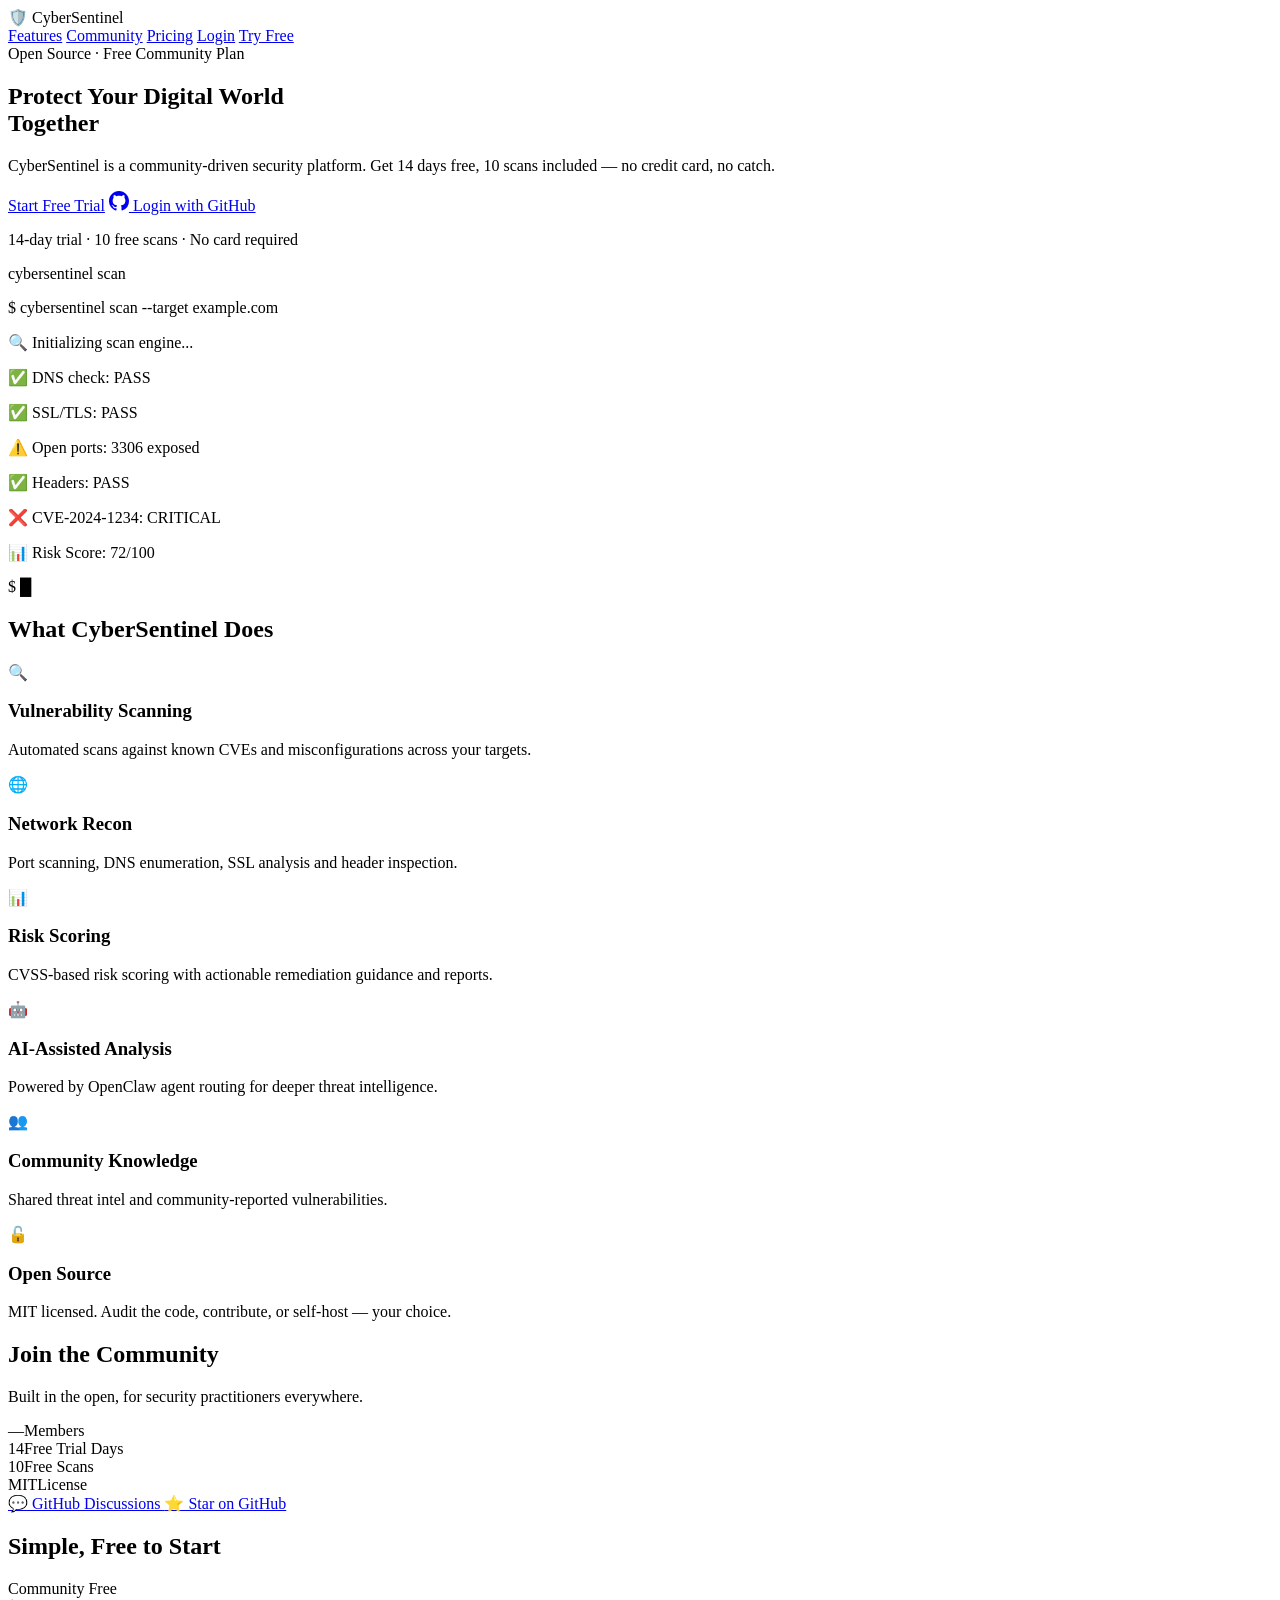
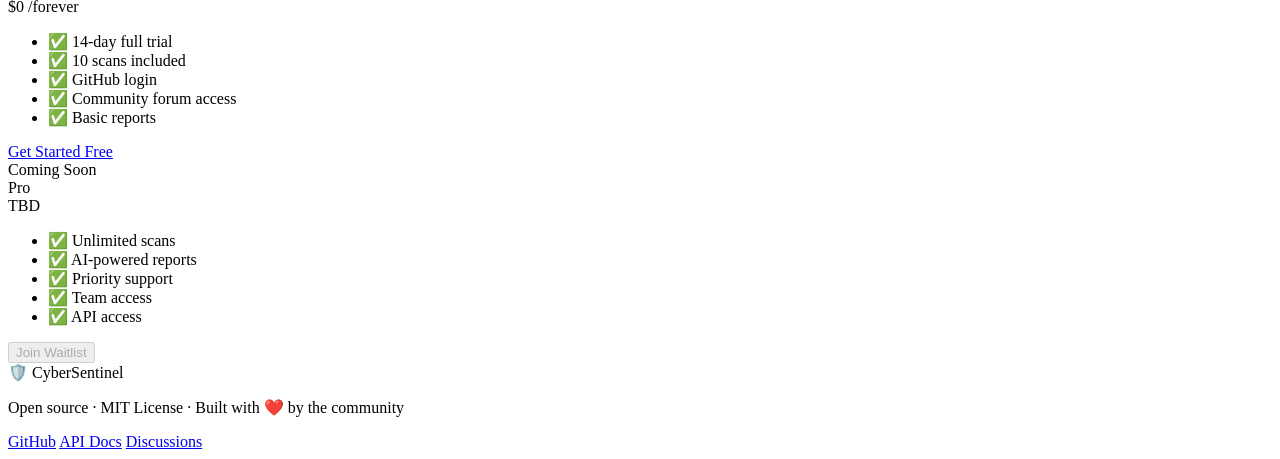
==== frontend/templates/index.html @ 17737dfc "Initial commit: CyberSentinel security platform" ====
<!DOCTYPE html>
<html lang="en">
<head>
  <meta charset="UTF-8" />
  <meta name="viewport" content="width=device-width, initial-scale=1.0"/>
  <title>CyberSentinel — Community</title>
  <link rel="stylesheet" href="/static/css/main.css" />
</head>
<body>
  <!-- NAV -->
  <nav class="navbar">
    <div class="nav-brand">
      <span class="logo-icon">🛡️</span>
      <span class="logo-text">CyberSentinel</span>
    </div>
    <div class="nav-links">
      <a href="#features">Features</a>
      <a href="#community">Community</a>
      <a href="#pricing">Pricing</a>
      <a href="/login" class="btn btn-outline">Login</a>
      <a href="/register" class="btn btn-primary">Try Free</a>
    </div>
  </nav>

  <!-- HERO -->
  <section class="hero">
    <div class="hero-content">
      <div class="badge">Open Source · Free Community Plan</div>
      <h1>Protect Your Digital World<br/><span class="accent">Together</span></h1>
      <p class="hero-sub">
        CyberSentinel is a community-driven security platform. Get 14 days free,
        10 scans included — no credit card, no catch.
      </p>
      <div class="hero-cta">
        <a href="/register" class="btn btn-primary btn-lg">Start Free Trial</a>
        <a href="/api/auth/github" class="btn btn-github btn-lg">
          <svg height="20" viewBox="0 0 16 16" width="20" fill="currentColor">
            <path d="M8 0C3.58 0 0 3.58 0 8c0 3.54 2.29 6.53 5.47 7.59.4.07.55-.17.55-.38
            0-.19-.01-.82-.01-1.49-2.01.37-2.53-.49-2.69-.94-.09-.23-.48-.94-.82-1.13
            -.28-.15-.68-.52-.01-.53.63-.01 1.08.58 1.23.82.72 1.21 1.87.87 2.33.66
            .07-.52.28-.87.51-1.07-1.78-.2-3.64-.89-3.64-3.95 0-.87.31-1.59.82-2.15
            -.08-.2-.36-1.02.08-2.12 0 0 .67-.21 2.2.82.64-.18 1.32-.27 2-.27
            .68 0 1.36.09 2 .27 1.53-1.04 2.2-.82 2.2-.82.44 1.1.16 1.92.08 2.12
            .51.56.82 1.27.82 2.15 0 3.07-1.87 3.75-3.65 3.95.29.25.54.73.54 1.48
            0 1.07-.01 1.93-.01 2.2 0 .21.15.46.55.38A8.013 8.013 0 0016 8c0-4.42-3.58-8-8-8z"/>
          </svg>
          Login with GitHub
        </a>
      </div>
      <p class="hero-note">14-day trial · 10 free scans · No card required</p>
    </div>
    <div class="hero-visual">
      <div class="terminal">
        <div class="terminal-bar">
          <span class="dot red"></span><span class="dot yellow"></span><span class="dot green"></span>
          <span class="terminal-title">cybersentinel scan</span>
        </div>
        <div class="terminal-body">
          <p><span class="prompt">$</span> cybersentinel scan --target example.com</p>
          <p class="out">🔍 Initializing scan engine...</p>
          <p class="out">✅ DNS check: <span class="ok">PASS</span></p>
          <p class="out">✅ SSL/TLS:   <span class="ok">PASS</span></p>
          <p class="out warn">⚠️  Open ports: <span class="warn-text">3306 exposed</span></p>
          <p class="out">✅ Headers:   <span class="ok">PASS</span></p>
          <p class="out err">❌ CVE-2024-1234: <span class="err-text">CRITICAL</span></p>
          <p class="out">📊 Risk Score: <span class="score">72/100</span></p>
          <p class="prompt-line"><span class="prompt">$</span> <span class="cursor">█</span></p>
        </div>
      </div>
    </div>
  </section>

  <!-- FEATURES -->
  <section id="features" class="features">
    <h2>What CyberSentinel Does</h2>
    <div class="feature-grid">
      <div class="feature-card">
        <div class="feature-icon">🔍</div>
        <h3>Vulnerability Scanning</h3>
        <p>Automated scans against known CVEs and misconfigurations across your targets.</p>
      </div>
      <div class="feature-card">
        <div class="feature-icon">🌐</div>
        <h3>Network Recon</h3>
        <p>Port scanning, DNS enumeration, SSL analysis and header inspection.</p>
      </div>
      <div class="feature-card">
        <div class="feature-icon">📊</div>
        <h3>Risk Scoring</h3>
        <p>CVSS-based risk scoring with actionable remediation guidance and reports.</p>
      </div>
      <div class="feature-card">
        <div class="feature-icon">🤖</div>
        <h3>AI-Assisted Analysis</h3>
        <p>Powered by OpenClaw agent routing for deeper threat intelligence.</p>
      </div>
      <div class="feature-card">
        <div class="feature-icon">👥</div>
        <h3>Community Knowledge</h3>
        <p>Shared threat intel and community-reported vulnerabilities.</p>
      </div>
      <div class="feature-card">
        <div class="feature-icon">🔓</div>
        <h3>Open Source</h3>
        <p>MIT licensed. Audit the code, contribute, or self-host — your choice.</p>
      </div>
    </div>
  </section>

  <!-- COMMUNITY -->
  <section id="community" class="community">
    <h2>Join the Community</h2>
    <p class="section-sub">Built in the open, for security practitioners everywhere.</p>
    <div class="community-stats" id="community-stats">
      <div class="stat"><span class="stat-num" id="stat-members">—</span><span class="stat-label">Members</span></div>
      <div class="stat"><span class="stat-num">14</span><span class="stat-label">Free Trial Days</span></div>
      <div class="stat"><span class="stat-num">10</span><span class="stat-label">Free Scans</span></div>
      <div class="stat"><span class="stat-num">MIT</span><span class="stat-label">License</span></div>
    </div>
    <div class="member-avatars" id="member-avatars"></div>
    <div class="community-links">
      <a href="https://github.com/arthurbarca374-create/cybersentinel/discussions" target="_blank" class="btn btn-outline">
        💬 GitHub Discussions
      </a>
      <a href="https://github.com/arthurbarca374-create/cybersentinel" target="_blank" class="btn btn-outline">
        ⭐ Star on GitHub
      </a>
    </div>
  </section>

  <!-- PRICING -->
  <section id="pricing" class="pricing">
    <h2>Simple, Free to Start</h2>
    <div class="plans">
      <div class="plan plan-free">
        <div class="plan-name">Community Free</div>
        <div class="plan-price">$0 <span>/forever</span></div>
        <ul>
          <li>✅ 14-day full trial</li>
          <li>✅ 10 scans included</li>
          <li>✅ GitHub login</li>
          <li>✅ Community forum access</li>
          <li>✅ Basic reports</li>
        </ul>
        <a href="/register" class="btn btn-primary">Get Started Free</a>
      </div>
      <div class="plan plan-pro">
        <div class="plan-badge">Coming Soon</div>
        <div class="plan-name">Pro</div>
        <div class="plan-price">TBD</div>
        <ul>
          <li>✅ Unlimited scans</li>
          <li>✅ AI-powered reports</li>
          <li>✅ Priority support</li>
          <li>✅ Team access</li>
          <li>✅ API access</li>
        </ul>
        <button class="btn btn-outline" disabled>Join Waitlist</button>
      </div>
    </div>
  </section>

  <!-- FOOTER -->
  <footer class="footer">
    <div class="footer-brand">🛡️ CyberSentinel</div>
    <p>Open source · MIT License · Built with ❤️ by the community</p>
    <div class="footer-links">
      <a href="https://github.com/arthurbarca374-create/cybersentinel" target="_blank">GitHub</a>
      <a href="/api/docs">API Docs</a>
      <a href="https://github.com/arthurbarca374-create/cybersentinel/discussions" target="_blank">Discussions</a>
    </div>
  </footer>

  <script src="/static/js/app.js"></script>
</body>
</html>
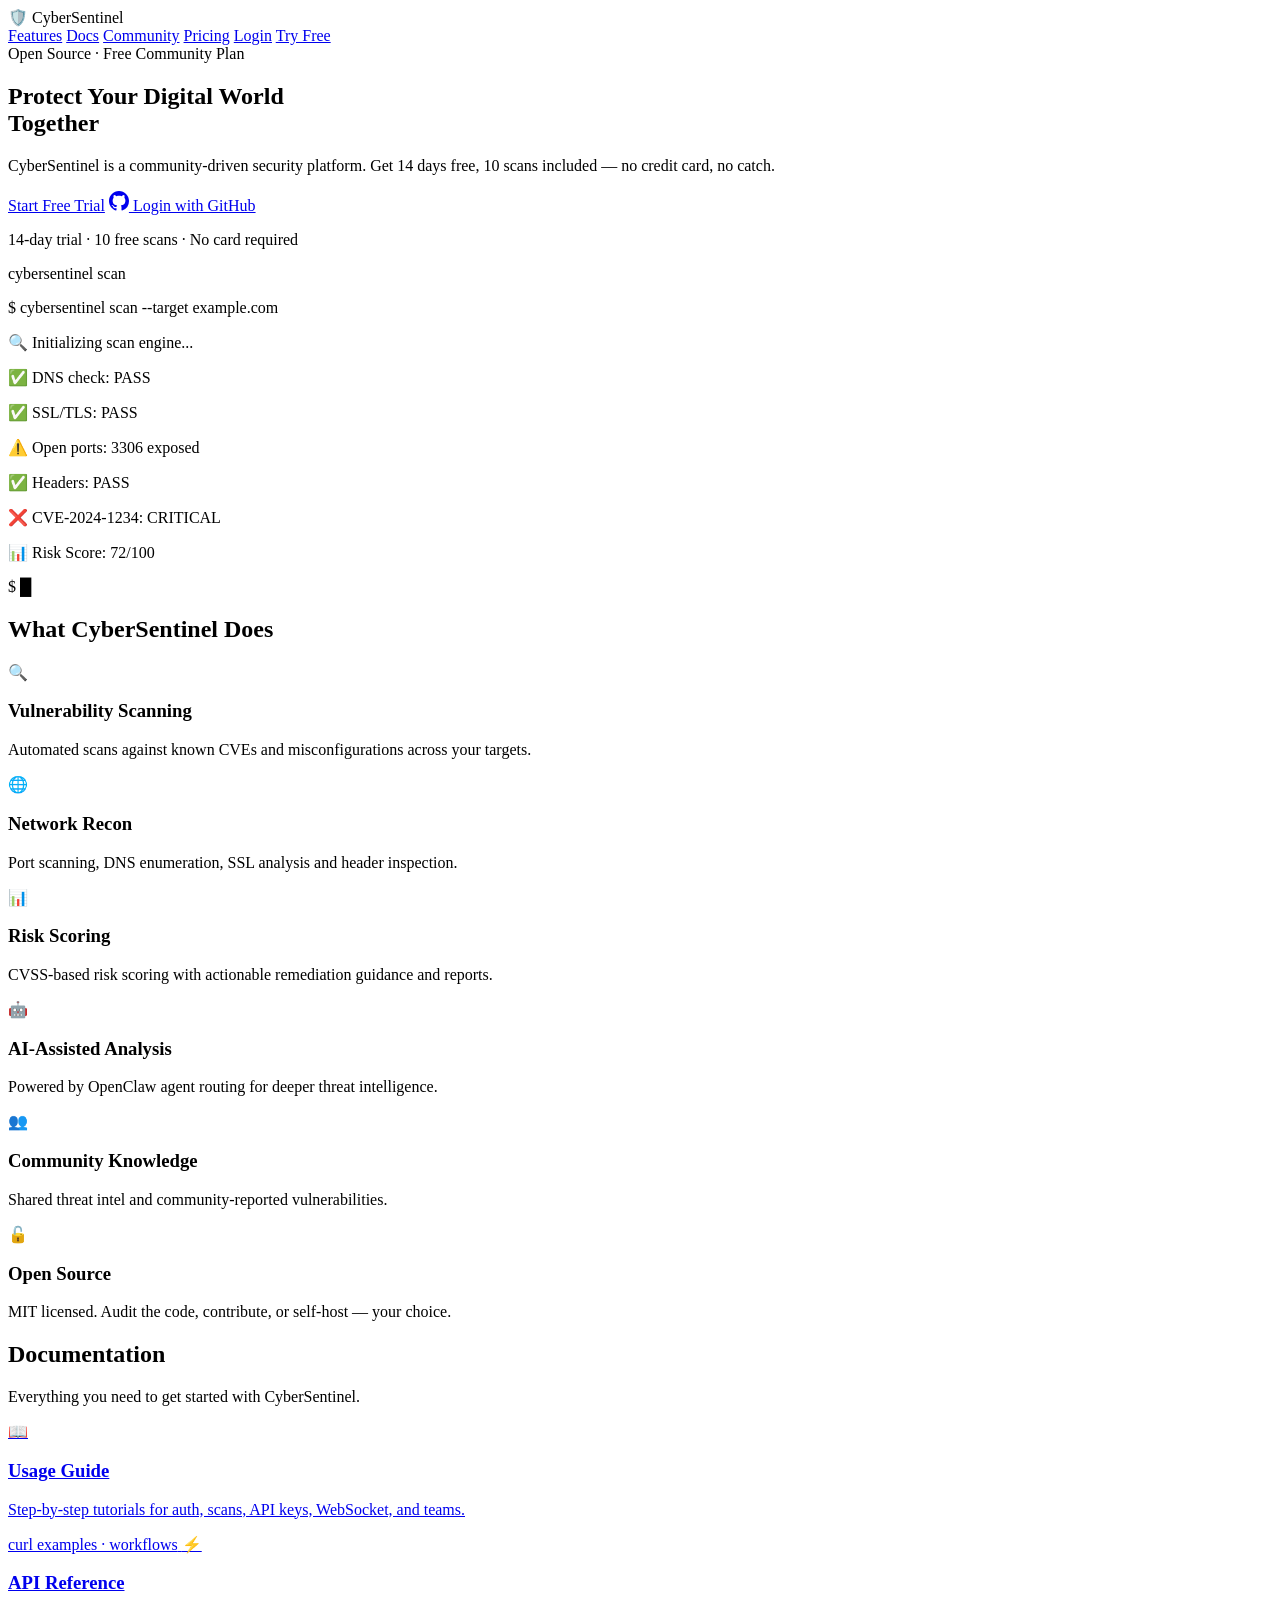
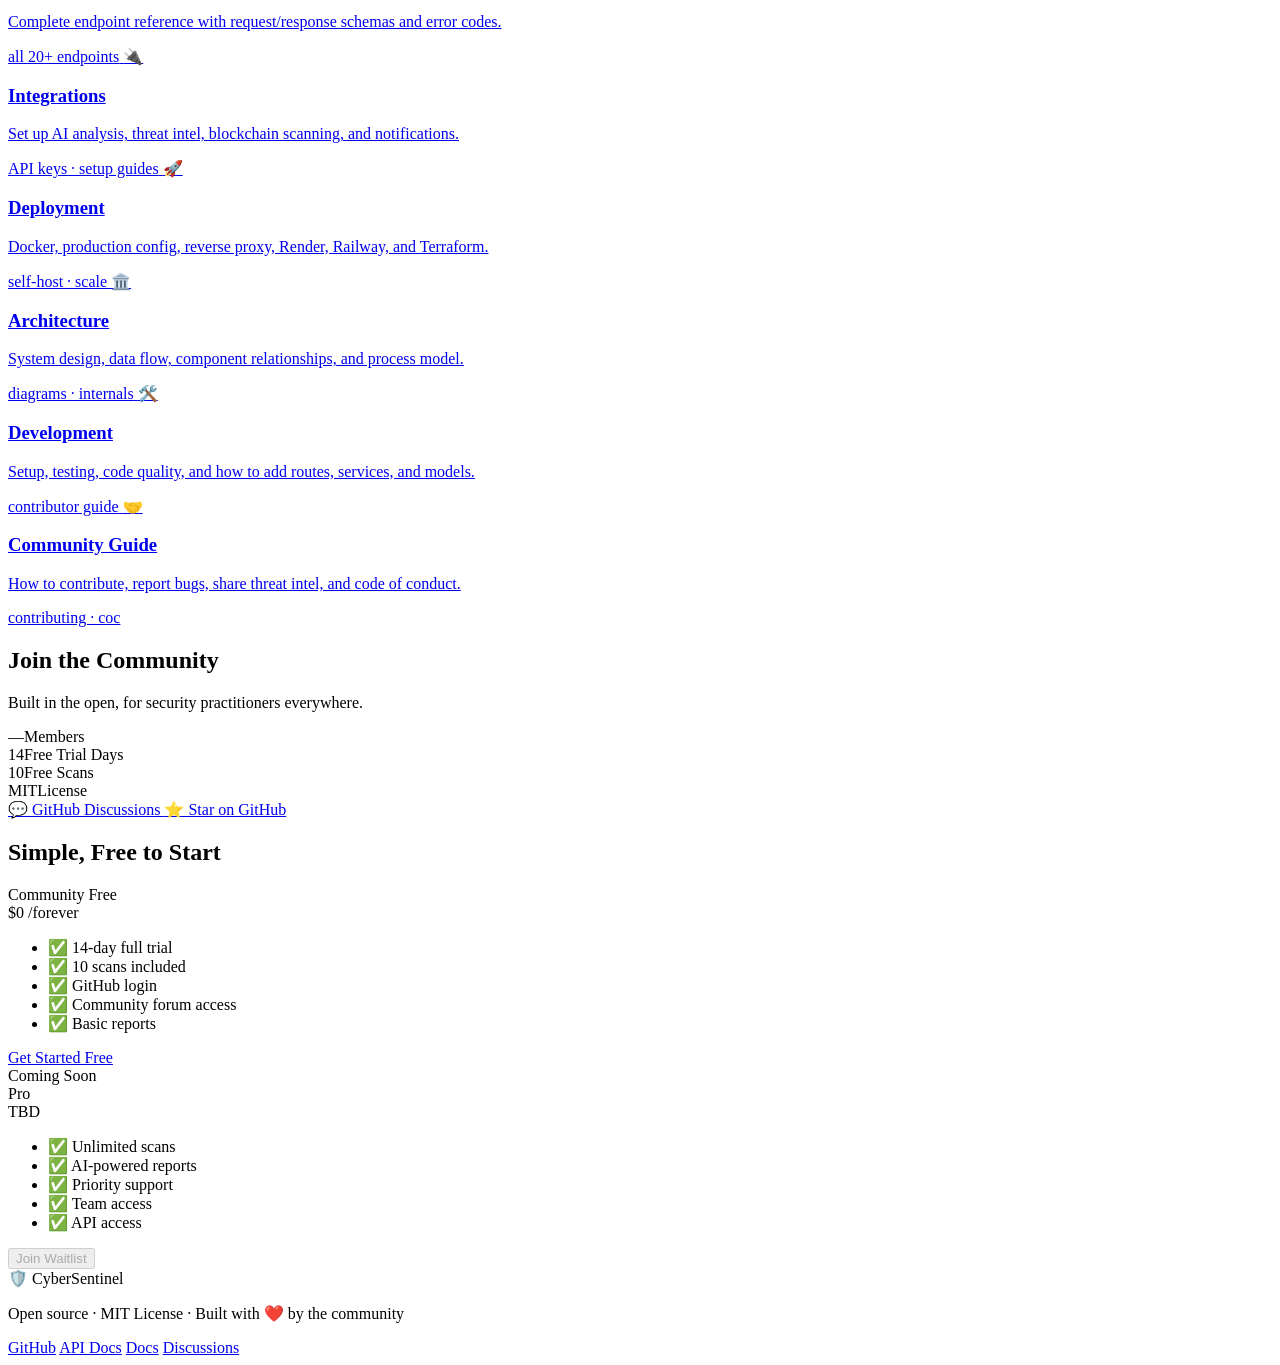
==== commit 0e091dd3: "feat: add docs section to landing page and dashboard sidebar" ====
--- a/frontend/templates/index.html
+++ b/frontend/templates/index.html
@@ -15,6 +15,7 @@
     </div>
     <div class="nav-links">
       <a href="#features">Features</a>
+      <a href="#docs">Docs</a>
       <a href="#community">Community</a>
       <a href="#pricing">Pricing</a>
       <a href="/login" class="btn btn-outline">Login</a>
@@ -107,6 +108,56 @@
     </div>
   </section>
 
+  <!-- DOCS -->
+  <section id="docs" class="docs">
+    <h2>Documentation</h2>
+    <p class="section-sub">Everything you need to get started with CyberSentinel.</p>
+    <div class="docs-grid">
+      <a href="/docs/USAGE.md" target="_blank" class="doc-card">
+        <span class="doc-icon">📖</span>
+        <h3>Usage Guide</h3>
+        <p>Step-by-step tutorials for auth, scans, API keys, WebSocket, and teams.</p>
+        <span class="doc-meta">curl examples · workflows</span>
+      </a>
+      <a href="/docs/API_REFERENCE.md" target="_blank" class="doc-card">
+        <span class="doc-icon">⚡</span>
+        <h3>API Reference</h3>
+        <p>Complete endpoint reference with request/response schemas and error codes.</p>
+        <span class="doc-meta">all 20+ endpoints</span>
+      </a>
+      <a href="/docs/INTEGRATIONS.md" target="_blank" class="doc-card">
+        <span class="doc-icon">🔌</span>
+        <h3>Integrations</h3>
+        <p>Set up AI analysis, threat intel, blockchain scanning, and notifications.</p>
+        <span class="doc-meta">API keys · setup guides</span>
+      </a>
+      <a href="/docs/DEPLOYMENT.md" target="_blank" class="doc-card">
+        <span class="doc-icon">🚀</span>
+        <h3>Deployment</h3>
+        <p>Docker, production config, reverse proxy, Render, Railway, and Terraform.</p>
+        <span class="doc-meta">self-host · scale</span>
+      </a>
+      <a href="/docs/ARCHITECTURE.md" target="_blank" class="doc-card">
+        <span class="doc-icon">🏛️</span>
+        <h3>Architecture</h3>
+        <p>System design, data flow, component relationships, and process model.</p>
+        <span class="doc-meta">diagrams · internals</span>
+      </a>
+      <a href="/docs/DEVELOPMENT.md" target="_blank" class="doc-card">
+        <span class="doc-icon">🛠️</span>
+        <h3>Development</h3>
+        <p>Setup, testing, code quality, and how to add routes, services, and models.</p>
+        <span class="doc-meta">contributor guide</span>
+      </a>
+      <a href="/docs/COMMUNITY.md" target="_blank" class="doc-card">
+        <span class="doc-icon">🤝</span>
+        <h3>Community Guide</h3>
+        <p>How to contribute, report bugs, share threat intel, and code of conduct.</p>
+        <span class="doc-meta">contributing · coc</span>
+      </a>
+    </div>
+  </section>
+
   <!-- COMMUNITY -->
   <section id="community" class="community">
     <h2>Join the Community</h2>
@@ -167,6 +218,7 @@
     <div class="footer-links">
       <a href="https://github.com/arthurbarca374-create/cybersentinel" target="_blank">GitHub</a>
       <a href="/api/docs">API Docs</a>
+      <a href="#docs">Docs</a>
       <a href="https://github.com/arthurbarca374-create/cybersentinel/discussions" target="_blank">Discussions</a>
     </div>
   </footer>
